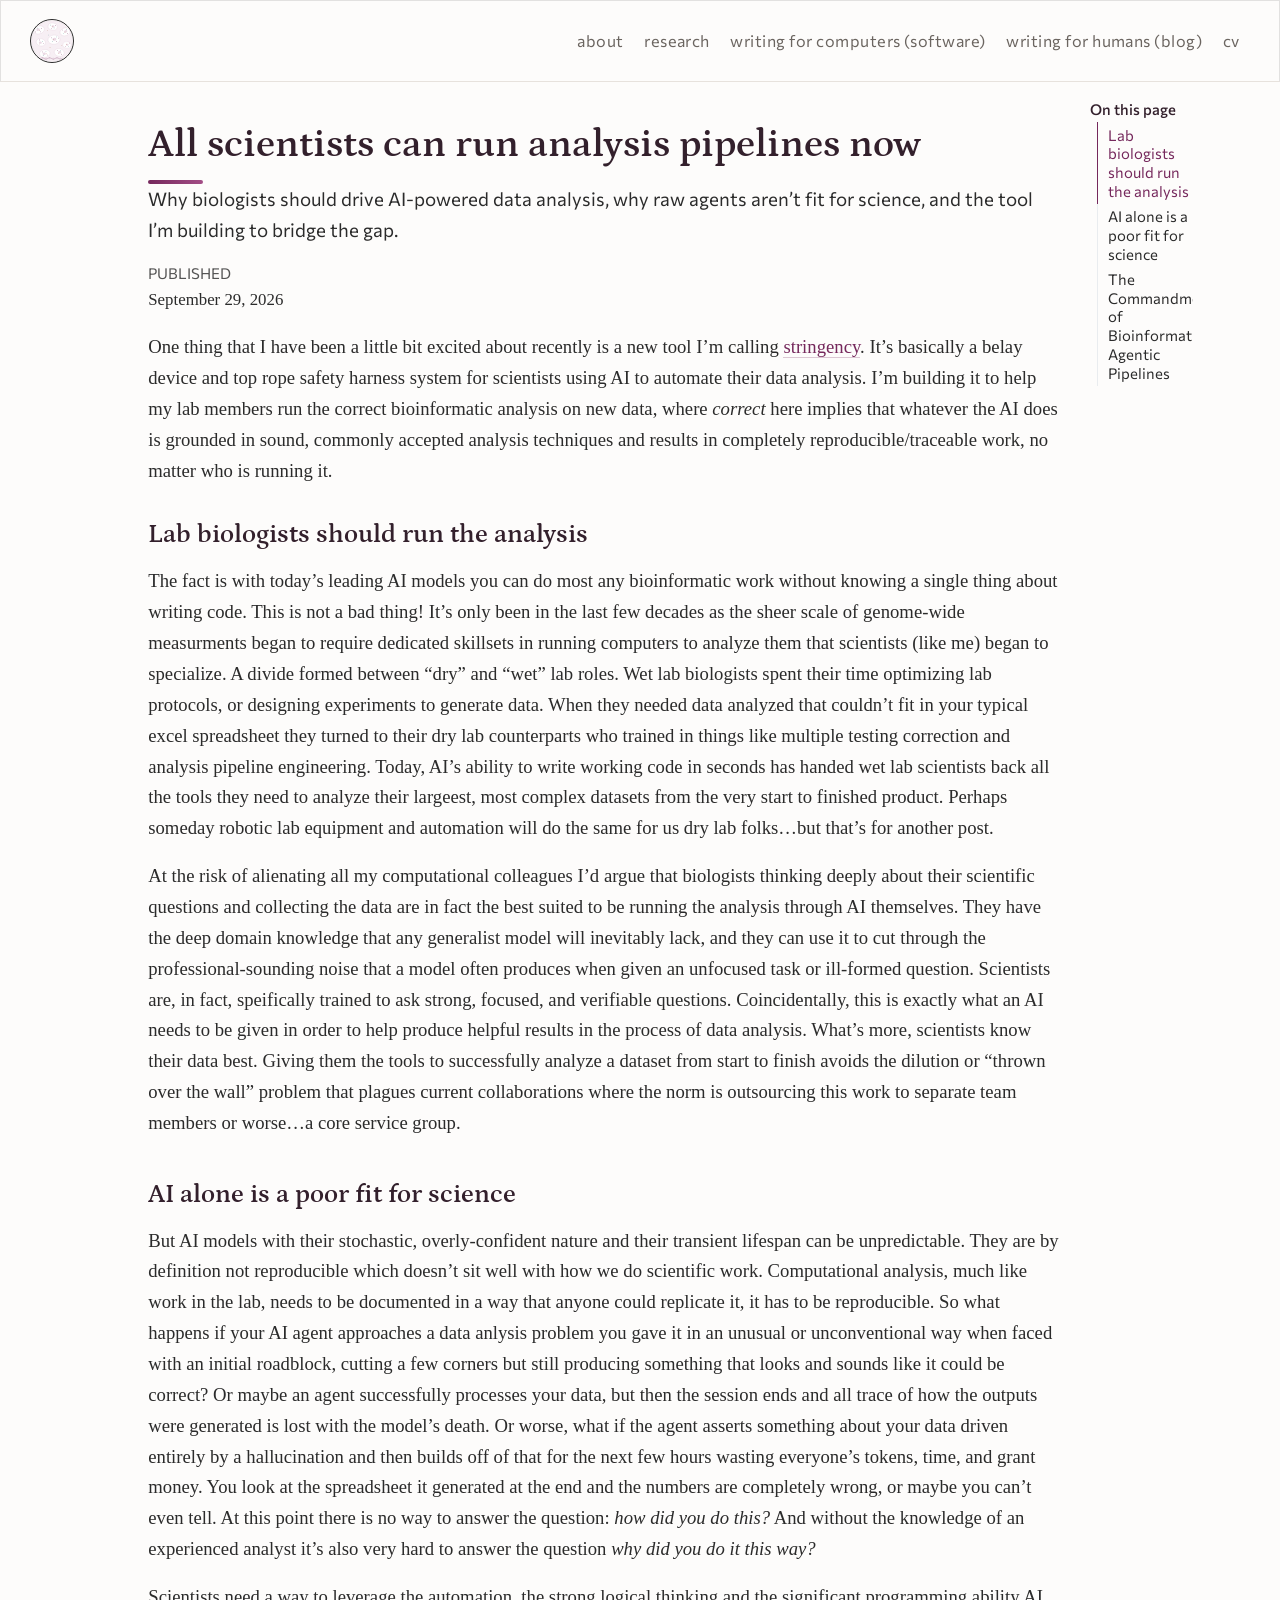
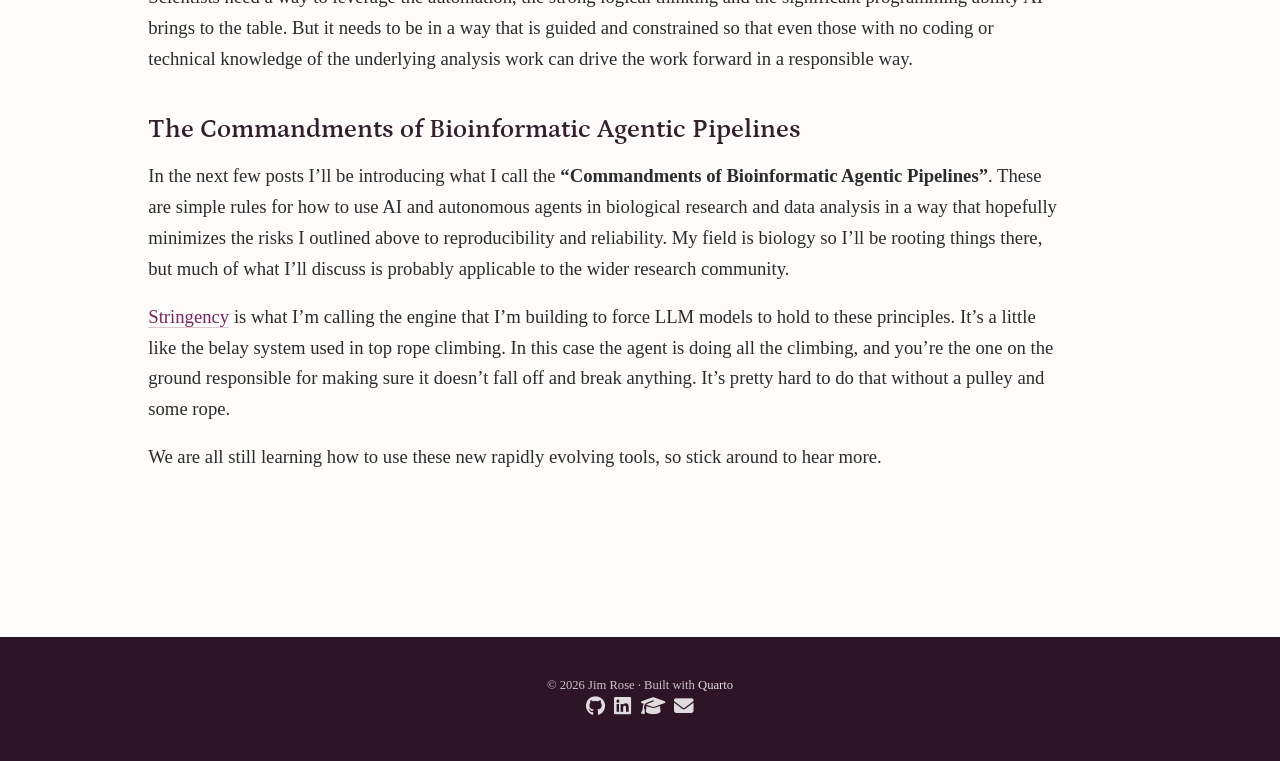
==== posts/enter-stringency/index.html @ 9389bf89 "Built site for gh-pages" ====
<!DOCTYPE html>
<html xmlns="http://www.w3.org/1999/xhtml" lang="en" xml:lang="en"><head>

<meta charset="utf-8">
<meta name="generator" content="quarto-1.10.19">

<meta name="viewport" content="width=device-width, initial-scale=1.0, user-scalable=yes">

<meta name="dcterms.date" content="2026-09-29">
<meta name="description" content="Why biologists should drive AI-powered data analysis, why raw agents aren’t fit for science, and the tool I’m building to bridge the gap.">

<title>All scientists can run analysis pipelines now – Jim Rose</title>
<style>
/* Default styles provided by pandoc.
** See https://pandoc.org/MANUAL.html#variables-for-html for config info.
*/
span.smallcaps{font-variant: small-caps;}
div.columns{display: flex; gap: 1.5em;}
div.column{flex: auto;}
@media screen {
div.columns{gap: min(4vw, 1.5em);}
div.column{overflow-x: auto;}
}
div.hanging-indent{margin-left: 1.5em; text-indent: -1.5em;}
ul.task-list{list-style: none;}
ul.task-list li input[type="checkbox"] {
  width: 0.8em;
  margin: 0 0.8em 0.2em -1em; /* quarto-specific, see https://github.com/quarto-dev/quarto-cli/issues/4556 */ 
  vertical-align: middle;
}
</style>


<script src="../../site_libs/quarto-nav/quarto-nav.js"></script>
<script src="../../site_libs/quarto-nav/headroom.min.js"></script>
<script src="../../site_libs/clipboard/clipboard.min.js"></script>
<script src="../../site_libs/quarto-search/autocomplete.umd.js"></script>
<script src="../../site_libs/quarto-search/fuse.min.js"></script>
<script src="../../site_libs/quarto-search/quarto-search.js"></script>
<meta name="quarto:offset" content="../../">
<link href="../../assets/headshot.png" rel="icon" type="image/png">
<script src="../../site_libs/quarto-html/quarto.js" type="module"></script>
<script src="../../site_libs/quarto-html/tabsets/tabsets.js" type="module"></script>
<script src="../../site_libs/quarto-html/popper.min.js"></script>
<script src="../../site_libs/quarto-html/tippy.umd.min.js"></script>
<link href="../../site_libs/quarto-html/tippy.css" rel="stylesheet">
<link href="../../site_libs/quarto-html/quarto-syntax-highlighting-36fa078eafbcbf4c1dc72e219274561d.css" rel="stylesheet" id="quarto-text-highlighting-styles">
<script src="../../site_libs/bootstrap/bootstrap.min.js"></script>
<link href="../../site_libs/bootstrap/bootstrap-icons.css" rel="stylesheet">
<link href="../../site_libs/bootstrap/bootstrap-68939d356bf1a0c5238c0619f43fbd89.min.css" rel="stylesheet" append-hash="true" id="quarto-bootstrap" data-mode="light">
<link href="../../site_libs/quarto-contrib/fontawesome6-6.7.2/all.min.css" rel="stylesheet">
<link href="../../site_libs/quarto-contrib/fontawesome6-6.7.2/latex-fontsize.css" rel="stylesheet">
<script id="quarto-search-options" type="application/json">{
  "location": "navbar",
  "copy-button": false,
  "collapse-after": 3,
  "panel-placement": "end",
  "type": "overlay",
  "limit": 50,
  "keyboard-shortcut": [
    "f",
    "/",
    "s"
  ],
  "show-item-context": false,
  "language": {
    "search-no-results-text": "No results",
    "search-matching-documents-text": "matching documents",
    "search-copy-link-title": "Copy link to search",
    "search-hide-matches-text": "Hide additional matches",
    "search-more-match-text": "more match in this document",
    "search-more-matches-text": "more matches in this document",
    "search-clear-button-title": "Clear",
    "search-text-placeholder": "",
    "search-detached-cancel-button-title": "Cancel",
    "search-submit-button-title": "Submit",
    "search-label": "Search"
  }
}</script>


</head>

<body class="nav-fixed quarto-light">

<div id="quarto-search-results"></div>
  <header id="quarto-header" class="headroom fixed-top">
    <nav class="navbar navbar-expand-lg " data-bs-theme="dark">
      <div class="navbar-container container-fluid">
      <div class="navbar-brand-container mx-auto">
    <a href="../../index.html" class="navbar-brand navbar-brand-logo">
    <img src="../../assets/hero.svg" alt="Home — stylized tissue illustration" class="navbar-logo light-content">
    <img src="../../assets/hero.svg" alt="Home — stylized tissue illustration" class="navbar-logo dark-content">
    </a>
  </div>
          <button class="navbar-toggler" type="button" data-bs-toggle="collapse" data-bs-target="#navbarCollapse" aria-controls="navbarCollapse" role="menu" aria-expanded="false" aria-label="Toggle navigation" onclick="if (window.quartoToggleHeadroom) { window.quartoToggleHeadroom(); }">
  <span class="navbar-toggler-icon"></span>
</button>
          <div class="collapse navbar-collapse" id="navbarCollapse">
            <ul class="navbar-nav navbar-nav-scroll ms-auto">
  <li class="nav-item">
    <a class="nav-link" href="../../about.html"> 
<span class="menu-text">about</span></a>
  </li>  
  <li class="nav-item">
    <a class="nav-link" href="../../research.html"> 
<span class="menu-text">research</span></a>
  </li>  
  <li class="nav-item">
    <a class="nav-link" href="../../software.html"> 
<span class="menu-text">writing for computers (software)</span></a>
  </li>  
  <li class="nav-item">
    <a class="nav-link" href="../../blog.html"> 
<span class="menu-text">writing for humans (blog)</span></a>
  </li>  
  <li class="nav-item">
    <a class="nav-link" href="../../cv.html"> 
<span class="menu-text">cv</span></a>
  </li>  
</ul>
          </div> <!-- /navcollapse -->
            <div class="quarto-navbar-tools">
</div>
      </div> <!-- /container-fluid -->
    </nav>
</header>
<!-- content -->
<div id="quarto-content" class="quarto-container page-columns page-rows-contents page-layout-article page-navbar">
<!-- sidebar -->
<!-- margin-sidebar -->
    <div id="quarto-margin-sidebar" class="sidebar margin-sidebar">
        <nav id="TOC" role="doc-toc" class="toc-active">
    <h2 id="toc-title">On this page</h2>
   
  <ul>
  <li><a href="#lab-biologists-should-run-the-analysis" id="toc-lab-biologists-should-run-the-analysis" class="nav-link active" data-scroll-target="#lab-biologists-should-run-the-analysis">Lab biologists should run the analysis</a></li>
  <li><a href="#ai-alone-is-a-poor-fit-for-science" id="toc-ai-alone-is-a-poor-fit-for-science" class="nav-link" data-scroll-target="#ai-alone-is-a-poor-fit-for-science">AI alone is a poor fit for science</a></li>
  <li><a href="#the-commandments-of-bioinformatic-agentic-pipelines" id="toc-the-commandments-of-bioinformatic-agentic-pipelines" class="nav-link" data-scroll-target="#the-commandments-of-bioinformatic-agentic-pipelines">The Commandments of Bioinformatic Agentic Pipelines</a></li>
  </ul>
</nav>
    </div>
<!-- main -->
<main class="content" id="quarto-document-content">

<header id="title-block-header" class="quarto-title-block default">
<div class="quarto-title">
<h1 class="title">All scientists can run analysis pipelines now</h1>
</div>

<div>
  <div class="description">
    Why biologists should drive AI-powered data analysis, why raw agents aren’t fit for science, and the tool I’m building to bridge the gap.
  </div>
</div>


<div class="quarto-title-meta">

    
    <div>
    <div class="quarto-title-meta-heading">Published</div>
    <div class="quarto-title-meta-contents">
      <p class="date">September 29, 2026</p>
    </div>
  </div>
  
    
  </div>
  


</header>


<p>One thing that I have been a little bit excited about recently is a new tool I’m calling <a href="https://github.com/santangelo-lab/stringency">stringency</a>. It’s basically a belay device and top rope safety harness system for scientists using AI to automate their data analysis. I’m building it to help my lab members run the correct bioinformatic analysis on new data, where <em>correct</em> here implies that whatever the AI does is grounded in sound, commonly accepted analysis techniques and results in completely reproducible/traceable work, no matter who is running it.</p>
<section id="lab-biologists-should-run-the-analysis" class="level2">
<h2 data-anchor-id="lab-biologists-should-run-the-analysis">Lab biologists should run the analysis</h2>
<p>The fact is with today’s leading AI models you can do most any bioinformatic work without knowing a single thing about writing code. This is not a bad thing! It’s only been in the last few decades as the sheer scale of genome-wide measurments began to require dedicated skillsets in running computers to analyze them that scientists (like me) began to specialize. A divide formed between “dry” and “wet” lab roles. Wet lab biologists spent their time optimizing lab protocols, or designing experiments to generate data. When they needed data analyzed that couldn’t fit in your typical excel spreadsheet they turned to their dry lab counterparts who trained in things like multiple testing correction and analysis pipeline engineering. Today, AI’s ability to write working code in seconds has handed wet lab scientists back all the tools they need to analyze their largeest, most complex datasets from the very start to finished product. Perhaps someday robotic lab equipment and automation will do the same for us dry lab folks…but that’s for another post.</p>
<p>At the risk of alienating all my computational colleagues I’d argue that biologists thinking deeply about their scientific questions and collecting the data are in fact the best suited to be running the analysis through AI themselves. They have the deep domain knowledge that any generalist model will inevitably lack, and they can use it to cut through the professional-sounding noise that a model often produces when given an unfocused task or ill-formed question. Scientists are, in fact, speifically trained to ask strong, focused, and verifiable questions. Coincidentally, this is exactly what an AI needs to be given in order to help produce helpful results in the process of data analysis. What’s more, scientists know their data best. Giving them the tools to successfully analyze a dataset from start to finish avoids the dilution or “thrown over the wall” problem that plagues current collaborations where the norm is outsourcing this work to separate team members or worse…a core service group.</p>
</section>
<section id="ai-alone-is-a-poor-fit-for-science" class="level2">
<h2 data-anchor-id="ai-alone-is-a-poor-fit-for-science">AI alone is a poor fit for science</h2>
<p>But AI models with their stochastic, overly-confident nature and their transient lifespan can be unpredictable. They are by definition not reproducible which doesn’t sit well with how we do scientific work. Computational analysis, much like work in the lab, needs to be documented in a way that anyone could replicate it, it has to be reproducible. So what happens if your AI agent approaches a data anlysis problem you gave it in an unusual or unconventional way when faced with an initial roadblock, cutting a few corners but still producing something that looks and sounds like it could be correct? Or maybe an agent successfully processes your data, but then the session ends and all trace of how the outputs were generated is lost with the model’s death. Or worse, what if the agent asserts something about your data driven entirely by a hallucination and then builds off of that for the next few hours wasting everyone’s tokens, time, and grant money. You look at the spreadsheet it generated at the end and the numbers are completely wrong, or maybe you can’t even tell. At this point there is no way to answer the question: <em>how did you do this?</em> And without the knowledge of an experienced analyst it’s also very hard to answer the question <em>why did you do it this way?</em></p>
<p>Scientists need a way to leverage the automation, the strong logical thinking and the significant programming ability AI brings to the table. But it needs to be in a way that is guided and constrained so that even those with no coding or technical knowledge of the underlying analysis work can drive the work forward in a responsible way.</p>
</section>
<section id="the-commandments-of-bioinformatic-agentic-pipelines" class="level2">
<h2 data-anchor-id="the-commandments-of-bioinformatic-agentic-pipelines">The Commandments of Bioinformatic Agentic Pipelines</h2>
<p>In the next few posts I’ll be introducing what I call the <strong>“Commandments of Bioinformatic Agentic Pipelines”</strong>. These are simple rules for how to use AI and autonomous agents in biological research and data analysis in a way that hopefully minimizes the risks I outlined above to reproducibility and reliability. My field is biology so I’ll be rooting things there, but much of what I’ll discuss is probably applicable to the wider research community.</p>
<p><a href="https://github.com/santangelo-lab/stringency">Stringency</a> is what I’m calling the engine that I’m building to force LLM models to hold to these principles. It’s a little like the belay system used in top rope climbing. In this case the agent is doing all the climbing, and you’re the one on the ground responsible for making sure it doesn’t fall off and break anything. It’s pretty hard to do that without a pulley and some rope.</p>
<p>We are all still learning how to use these new rapidly evolving tools, so stick around to hear more.</p>


</section>

</main> <!-- /main -->
<script id="quarto-html-after-body" type="application/javascript">
  window.document.addEventListener("DOMContentLoaded", function (event) {
    const isCodeAnnotation = (el) => {
      for (const clz of el.classList) {
        if (clz.startsWith('code-annotation-')) {                     
          return true;
        }
      }
      return false;
    }
    const onCopySuccess = function(e) {
      // button target
      const button = e.trigger;
      // don't keep focus
      button.blur();
      // flash "checked"
      button.classList.add('code-copy-button-checked');
      var currentTitle = button.getAttribute("title");
      button.setAttribute("title", "Copied!");
      let tooltip;
      if (window.bootstrap) {
        button.setAttribute("data-bs-toggle", "tooltip");
        button.setAttribute("data-bs-placement", "left");
        button.setAttribute("data-bs-title", "Copied!");
        tooltip = new bootstrap.Tooltip(button, 
          { trigger: "manual", 
            customClass: "code-copy-button-tooltip",
            offset: [0, -8]});
        tooltip.show();    
      }
      setTimeout(function() {
        if (tooltip) {
          tooltip.hide();
          button.removeAttribute("data-bs-title");
          button.removeAttribute("data-bs-toggle");
          button.removeAttribute("data-bs-placement");
        }
        button.setAttribute("title", currentTitle);
        button.classList.remove('code-copy-button-checked');
      }, 1000);
      // clear code selection
      e.clearSelection();
    }
    const getTextToCopy = function(trigger) {
      const outerScaffold = trigger.parentElement.cloneNode(true);
      const codeEl = outerScaffold.querySelector('code');
      for (const childEl of codeEl.children) {
        if (isCodeAnnotation(childEl)) {
          childEl.remove();
        }
      }
      return codeEl.innerText;
    }
    const clipboard = new window.ClipboardJS('.code-copy-button:not([data-in-quarto-modal])', {
      text: getTextToCopy
    });
    clipboard.on('success', onCopySuccess);
    if (window.document.getElementById('quarto-embedded-source-code-modal')) {
      const clipboardModal = new window.ClipboardJS('.code-copy-button[data-in-quarto-modal]', {
        text: getTextToCopy,
        container: window.document.getElementById('quarto-embedded-source-code-modal')
      });
      clipboardModal.on('success', onCopySuccess);
    }
      var localhostRegex = new RegExp(/^(?:http|https):\/\/localhost\:?[0-9]*\//);
      var mailtoRegex = new RegExp(/^mailto:/);
        var filterRegex = new RegExp("https:\/\/jrose835\.github\.io\/website");
      var isInternal = (href) => {
          return filterRegex.test(href) || localhostRegex.test(href) || mailtoRegex.test(href);
      }
      // Inspect non-navigation links and adorn them if external
     var links = window.document.querySelectorAll('a[href]:not(.nav-link):not(.navbar-brand):not(.toc-action):not(.sidebar-link):not(.sidebar-item-toggle):not(.pagination-link):not(.no-external):not([aria-hidden]):not(.dropdown-item):not(.quarto-navigation-tool):not(.about-link)');
      for (var i=0; i<links.length; i++) {
        const link = links[i];
        if (!isInternal(link.href)) {
          // undo the damage that might have been done by quarto-nav.js in the case of
          // links that we want to consider external
          if (link.dataset.originalHref !== undefined) {
            link.href = link.dataset.originalHref;
          }
            // target, if specified
            link.setAttribute("target", "_blank");
            if (link.getAttribute("rel") === null) {
              link.setAttribute("rel", "noopener");
            }
        }
      }
    function tippyHover(el, contentFn, onTriggerFn, onUntriggerFn) {
      const config = {
        allowHTML: true,
        maxWidth: 500,
        delay: 100,
        arrow: false,
        appendTo: function(el) {
            return el.parentElement;
        },
        interactive: true,
        interactiveBorder: 10,
        theme: 'quarto',
        placement: 'bottom-start',
      };
      if (contentFn) {
        config.content = contentFn;
      }
      if (onTriggerFn) {
        config.onTrigger = onTriggerFn;
      }
      if (onUntriggerFn) {
        config.onUntrigger = onUntriggerFn;
      }
      window.tippy(el, config); 
    }
    const noterefs = window.document.querySelectorAll('a[role="doc-noteref"]');
    for (var i=0; i<noterefs.length; i++) {
      const ref = noterefs[i];
      tippyHover(ref, function() {
        // use id or data attribute instead here
        let href = ref.getAttribute('data-footnote-href') || ref.getAttribute('href');
        try { href = new URL(href).hash; } catch {}
        const id = href.replace(/^#\/?/, "");
        const note = window.document.getElementById(id);
        if (note) {
          return note.innerHTML;
        } else {
          return "";
        }
      });
    }
    const xrefs = window.document.querySelectorAll('a.quarto-xref');
    const processXRef = (id, note) => {
      // Strip column container classes
      const stripColumnClz = (el) => {
        el.classList.remove("page-full", "page-columns");
        if (el.children) {
          for (const child of el.children) {
            stripColumnClz(child);
          }
        }
      }
      stripColumnClz(note)
      if (id === null || id.startsWith('sec-')) {
        // Special case sections, only their first couple elements
        const container = document.createElement("div");
        if (note.children && note.children.length > 2) {
          container.appendChild(note.children[0].cloneNode(true));
          for (let i = 1; i < note.children.length; i++) {
            const child = note.children[i];
            if (child.tagName === "P" && child.innerText === "") {
              continue;
            } else {
              container.appendChild(child.cloneNode(true));
              break;
            }
          }
          if (window.Quarto?.typesetMath) {
            window.Quarto.typesetMath(container);
          }
          return container.innerHTML
        } else {
          if (window.Quarto?.typesetMath) {
            window.Quarto.typesetMath(note);
          }
          return note.innerHTML;
        }
      } else {
        // Remove any anchor links if they are present
        const anchorLink = note.querySelector('a.anchorjs-link');
        if (anchorLink) {
          anchorLink.remove();
        }
        if (window.Quarto?.typesetMath) {
          window.Quarto.typesetMath(note);
        }
        if (note.classList.contains("callout")) {
          return note.outerHTML;
        } else {
          return note.innerHTML;
        }
      }
    }
    for (var i=0; i<xrefs.length; i++) {
      const xref = xrefs[i];
      tippyHover(xref, undefined, function(instance) {
        instance.disable();
        let url = xref.getAttribute('href');
        let hash = undefined; 
        if (url.startsWith('#')) {
          hash = url;
        } else {
          try { hash = new URL(url).hash; } catch {}
        }
        if (hash) {
          const id = hash.replace(/^#\/?/, "");
          const note = window.document.getElementById(id);
          if (note !== null) {
            try {
              const html = processXRef(id, note.cloneNode(true));
              instance.setContent(html);
            } finally {
              instance.enable();
              instance.show();
            }
          } else {
            // See if we can fetch this
            fetch(url.split('#')[0])
            .then(res => res.text())
            .then(html => {
              const parser = new DOMParser();
              const htmlDoc = parser.parseFromString(html, "text/html");
              const note = htmlDoc.getElementById(id);
              if (note !== null) {
                const html = processXRef(id, note);
                instance.setContent(html);
              } 
            }).finally(() => {
              instance.enable();
              instance.show();
            });
          }
        } else {
          // See if we can fetch a full url (with no hash to target)
          // This is a special case and we should probably do some content thinning / targeting
          fetch(url)
          .then(res => res.text())
          .then(html => {
            const parser = new DOMParser();
            const htmlDoc = parser.parseFromString(html, "text/html");
            const note = htmlDoc.querySelector('main.content');
            if (note !== null) {
              // This should only happen for chapter cross references
              // (since there is no id in the URL)
              // remove the first header
              if (note.children.length > 0 && note.children[0].tagName === "HEADER") {
                note.children[0].remove();
              }
              const html = processXRef(null, note);
              instance.setContent(html);
            } 
          }).finally(() => {
            instance.enable();
            instance.show();
          });
        }
      }, function(instance) {
      });
    }
        let selectedAnnoteEl;
        const selectorForAnnotation = ( cell, annotation) => {
          let cellAttr = 'data-code-cell="' + cell + '"';
          let lineAttr = 'data-code-annotation="' +  annotation + '"';
          const selector = 'span[' + cellAttr + '][' + lineAttr + ']';
          return selector;
        }
        const selectCodeLines = (annoteEl) => {
          const doc = window.document;
          const targetCell = annoteEl.getAttribute("data-target-cell");
          const targetAnnotation = annoteEl.getAttribute("data-target-annotation");
          const annoteSpan = window.document.querySelector(selectorForAnnotation(targetCell, targetAnnotation));
          const lines = annoteSpan.getAttribute("data-code-lines").split(",");
          const lineIds = lines.map((line) => {
            return targetCell + "-" + line;
          })
          let top = null;
          let height = null;
          let parent = null;
          if (lineIds.length > 0) {
              //compute the position of the single el (top and bottom and make a div)
              const el = window.document.getElementById(lineIds[0]);
              top = el.offsetTop;
              height = el.offsetHeight;
              parent = el.parentElement.parentElement;
            if (lineIds.length > 1) {
              const lastEl = window.document.getElementById(lineIds[lineIds.length - 1]);
              const bottom = lastEl.offsetTop + lastEl.offsetHeight;
              height = bottom - top;
            }
            if (top !== null && height !== null && parent !== null) {
              // cook up a div (if necessary) and position it 
              let div = window.document.getElementById("code-annotation-line-highlight");
              if (div === null) {
                div = window.document.createElement("div");
                div.setAttribute("id", "code-annotation-line-highlight");
                div.style.position = 'absolute';
                parent.appendChild(div);
              }
              div.style.top = top - 2 + "px";
              div.style.height = height + 4 + "px";
              div.style.left = 0;
              let gutterDiv = window.document.getElementById("code-annotation-line-highlight-gutter");
              if (gutterDiv === null) {
                gutterDiv = window.document.createElement("div");
                gutterDiv.setAttribute("id", "code-annotation-line-highlight-gutter");
                gutterDiv.style.position = 'absolute';
                const codeCell = window.document.getElementById(targetCell);
                const gutter = codeCell.querySelector('.code-annotation-gutter');
                gutter.appendChild(gutterDiv);
              }
              gutterDiv.style.top = top - 2 + "px";
              gutterDiv.style.height = height + 4 + "px";
            }
            selectedAnnoteEl = annoteEl;
          }
        };
        const unselectCodeLines = () => {
          const elementsIds = ["code-annotation-line-highlight", "code-annotation-line-highlight-gutter"];
          elementsIds.forEach((elId) => {
            const div = window.document.getElementById(elId);
            if (div) {
              div.remove();
            }
          });
          selectedAnnoteEl = undefined;
        };
          // Handle positioning of the toggle
      window.addEventListener(
        "resize",
        throttle(() => {
          elRect = undefined;
          if (selectedAnnoteEl) {
            selectCodeLines(selectedAnnoteEl);
          }
        }, 10)
      );
      function throttle(fn, ms) {
      let throttle = false;
      let timer;
        return (...args) => {
          if(!throttle) { // first call gets through
              fn.apply(this, args);
              throttle = true;
          } else { // all the others get throttled
              if(timer) clearTimeout(timer); // cancel #2
              timer = setTimeout(() => {
                fn.apply(this, args);
                timer = throttle = false;
              }, ms);
          }
        };
      }
        // Attach click handler to the DT
        const annoteDls = window.document.querySelectorAll('dt[data-target-cell]');
        for (const annoteDlNode of annoteDls) {
          annoteDlNode.addEventListener('click', (event) => {
            const clickedEl = event.target;
            if (clickedEl !== selectedAnnoteEl) {
              unselectCodeLines();
              const activeEl = window.document.querySelector('dt[data-target-cell].code-annotation-active');
              if (activeEl) {
                activeEl.classList.remove('code-annotation-active');
              }
              selectCodeLines(clickedEl);
              clickedEl.classList.add('code-annotation-active');
            } else {
              // Unselect the line
              unselectCodeLines();
              clickedEl.classList.remove('code-annotation-active');
            }
          });
        }
    const findCites = (el) => {
      const parentEl = el.parentElement;
      if (parentEl) {
        const cites = parentEl.dataset.cites;
        if (cites) {
          return {
            el,
            cites: cites.split(' ')
          };
        } else {
          return findCites(el.parentElement)
        }
      } else {
        return undefined;
      }
    };
    var bibliorefs = window.document.querySelectorAll('a[role="doc-biblioref"]');
    for (var i=0; i<bibliorefs.length; i++) {
      const ref = bibliorefs[i];
      const citeInfo = findCites(ref);
      if (citeInfo) {
        tippyHover(citeInfo.el, function() {
          var popup = window.document.createElement('div');
          citeInfo.cites.forEach(function(cite) {
            var citeDiv = window.document.createElement('div');
            citeDiv.classList.add('hanging-indent');
            citeDiv.classList.add('csl-entry');
            var biblioDiv = window.document.getElementById('ref-' + cite);
            if (biblioDiv) {
              citeDiv.innerHTML = biblioDiv.innerHTML;
            }
            popup.appendChild(citeDiv);
          });
          return popup.innerHTML;
        });
      }
    }
  });
  </script>
</div> <!-- /content -->
<footer class="footer">
  <div class="nav-footer">
    <div class="nav-footer-left">
      &nbsp;
    </div>   
    <div class="nav-footer-center">
<p>© 2026 Jim Rose · Built with <a href="https://quarto.org">Quarto</a> <br> <a href="https://github.com/jrose835"><i class="fa-brands fa-github" aria-label="github"></i></a> &nbsp; <a href="https://www.linkedin.com/in/james-r-rose-85b70023/"><i class="fa-brands fa-linkedin" aria-label="linkedin"></i></a> &nbsp; <a href="https://scholar.google.com/citations?user=G2WDGLUAAAAJ&amp;hl=en"><i class="fa-solid fa-graduation-cap" aria-label="graduation-cap"></i></a> &nbsp; <a href="mailto:jrose835@gmail.com"><i class="fa-solid fa-envelope" aria-label="envelope"></i></a></p>
</div>
    <div class="nav-footer-right">
      &nbsp;
    </div>
  </div>
</footer>




</body></html>
---- site_libs/quarto-html/tippy.css ----
.tippy-box[data-animation=fade][data-state=hidden]{opacity:0}[data-tippy-root]{max-width:calc(100vw - 10px)}.tippy-box{position:relative;background-color:#333;color:#fff;border-radius:4px;font-size:14px;line-height:1.4;white-space:normal;outline:0;transition-property:transform,visibility,opacity}.tippy-box[data-placement^=top]>.tippy-arrow{bottom:0}.tippy-box[data-placement^=top]>.tippy-arrow:before{bottom:-7px;left:0;border-width:8px 8px 0;border-top-color:initial;transform-origin:center top}.tippy-box[data-placement^=bottom]>.tippy-arrow{top:0}.tippy-box[data-placement^=bottom]>.tippy-arrow:before{top:-7px;left:0;border-width:0 8px 8px;border-bottom-color:initial;transform-origin:center bottom}.tippy-box[data-placement^=left]>.tippy-arrow{right:0}.tippy-box[data-placement^=left]>.tippy-arrow:before{border-width:8px 0 8px 8px;border-left-color:initial;right:-7px;transform-origin:center left}.tippy-box[data-placement^=right]>.tippy-arrow{left:0}.tippy-box[data-placement^=right]>.tippy-arrow:before{left:-7px;border-width:8px 8px 8px 0;border-right-color:initial;transform-origin:center right}.tippy-box[data-inertia][data-state=visible]{transition-timing-function:cubic-bezier(.54,1.5,.38,1.11)}.tippy-arrow{width:16px;height:16px;color:#333}.tippy-arrow:before{content:"";position:absolute;border-color:transparent;border-style:solid}.tippy-content{position:relative;padding:5px 9px;z-index:1}
---- site_libs/quarto-html/quarto-syntax-highlighting-36fa078eafbcbf4c1dc72e219274561d.css ----
/* quarto syntax highlight colors */
:root {
  --quarto-hl-ot-color: #003B4F;
  --quarto-hl-at-color: #657422;
  --quarto-hl-ss-color: #20794D;
  --quarto-hl-an-color: #5E5E5E;
  --quarto-hl-fu-color: #4758AB;
  --quarto-hl-st-color: #20794D;
  --quarto-hl-cf-color: #003B4F;
  --quarto-hl-op-color: #5E5E5E;
  --quarto-hl-er-color: #AD0000;
  --quarto-hl-bn-color: #AD0000;
  --quarto-hl-al-color: #AD0000;
  --quarto-hl-va-color: #111111;
  --quarto-hl-bu-color: inherit;
  --quarto-hl-ex-color: inherit;
  --quarto-hl-pp-color: #AD0000;
  --quarto-hl-in-color: #5E5E5E;
  --quarto-hl-vs-color: #20794D;
  --quarto-hl-wa-color: #5E5E5E;
  --quarto-hl-do-color: #5E5E5E;
  --quarto-hl-im-color: #00769E;
  --quarto-hl-ch-color: #20794D;
  --quarto-hl-dt-color: #AD0000;
  --quarto-hl-fl-color: #AD0000;
  --quarto-hl-co-color: #5E5E5E;
  --quarto-hl-cv-color: #5E5E5E;
  --quarto-hl-cn-color: #8f5902;
  --quarto-hl-sc-color: #5E5E5E;
  --quarto-hl-dv-color: #AD0000;
  --quarto-hl-kw-color: #003B4F;
}

/* other quarto variables */
:root {
  --quarto-font-monospace: "Fira Mono", SFMono-Regular, Menlo, monospace;
}

/* syntax highlight based on Pandoc's rules */
pre > code.sourceCode > span {
  color: #003B4F;
}

code.sourceCode > span {
  color: #003B4F;
}

div.sourceCode,
div.sourceCode pre.sourceCode {
  color: #003B4F;
}

/* Normal */
code span {
  color: #003B4F;
}

/* Alert */
code span.al {
  color: #AD0000;
  font-style: inherit;
}

/* Annotation */
code span.an {
  color: #5E5E5E;
  font-style: inherit;
}

/* Attribute */
code span.at {
  color: #657422;
  font-style: inherit;
}

/* BaseN */
code span.bn {
  color: #AD0000;
  font-style: inherit;
}

/* BuiltIn */
code span.bu {
  font-style: inherit;
}

/* ControlFlow */
code span.cf {
  color: #003B4F;
  font-weight: bold;
  font-style: inherit;
}

/* Char */
code span.ch {
  color: #20794D;
  font-style: inherit;
}

/* Constant */
code span.cn {
  color: #8f5902;
  font-style: inherit;
}

/* Comment */
code span.co {
  color: #5E5E5E;
  font-style: inherit;
}

/* CommentVar */
code span.cv {
  color: #5E5E5E;
  font-style: italic;
}

/* Documentation */
code span.do {
  color: #5E5E5E;
  font-style: italic;
}

/* DataType */
code span.dt {
  color: #AD0000;
  font-style: inherit;
}

/* DecVal */
code span.dv {
  color: #AD0000;
  font-style: inherit;
}

/* Error */
code span.er {
  color: #AD0000;
  font-style: inherit;
}

/* Extension */
code span.ex {
  font-style: inherit;
}

/* Float */
code span.fl {
  color: #AD0000;
  font-style: inherit;
}

/* Function */
code span.fu {
  color: #4758AB;
  font-style: inherit;
}

/* Import */
code span.im {
  color: #00769E;
  font-style: inherit;
}

/* Information */
code span.in {
  color: #5E5E5E;
  font-style: inherit;
}

/* Keyword */
code span.kw {
  color: #003B4F;
  font-weight: bold;
  font-style: inherit;
}

/* Operator */
code span.op {
  color: #5E5E5E;
  font-style: inherit;
}

/* Other */
code span.ot {
  color: #003B4F;
  font-style: inherit;
}

/* Preprocessor */
code span.pp {
  color: #AD0000;
  font-style: inherit;
}

/* SpecialChar */
code span.sc {
  color: #5E5E5E;
  font-style: inherit;
}

/* SpecialString */
code span.ss {
  color: #20794D;
  font-style: inherit;
}

/* String */
code span.st {
  color: #20794D;
  font-style: inherit;
}

/* Variable */
code span.va {
  color: #111111;
  font-style: inherit;
}

/* VerbatimString */
code span.vs {
  color: #20794D;
  font-style: inherit;
}

/* Warning */
code span.wa {
  color: #5E5E5E;
  font-style: italic;
}

.prevent-inlining {
  content: "</";
}

/*# sourceMappingURL=495e6499c763fef6bef5550f8fd43edc.css.map */
---- site_libs/quarto-contrib/fontawesome6-6.7.2/latex-fontsize.css ----
.fa-tiny {
  font-size: 0.5em;
}
.fa-scriptsize {
  font-size: 0.7em;
}
.fa-footnotesize {
  font-size: 0.8em;
}
.fa-small {
  font-size: 0.9em;
}
.fa-normalsize {
  font-size: 1em;
}
.fa-large {
  font-size: 1.2em;
}
.fa-Large {
  font-size: 1.5em;
}
.fa-LARGE {
  font-size: 1.75em;
}
.fa-huge {
  font-size: 2em;
}
.fa-Huge {
  font-size: 2.5em;
}
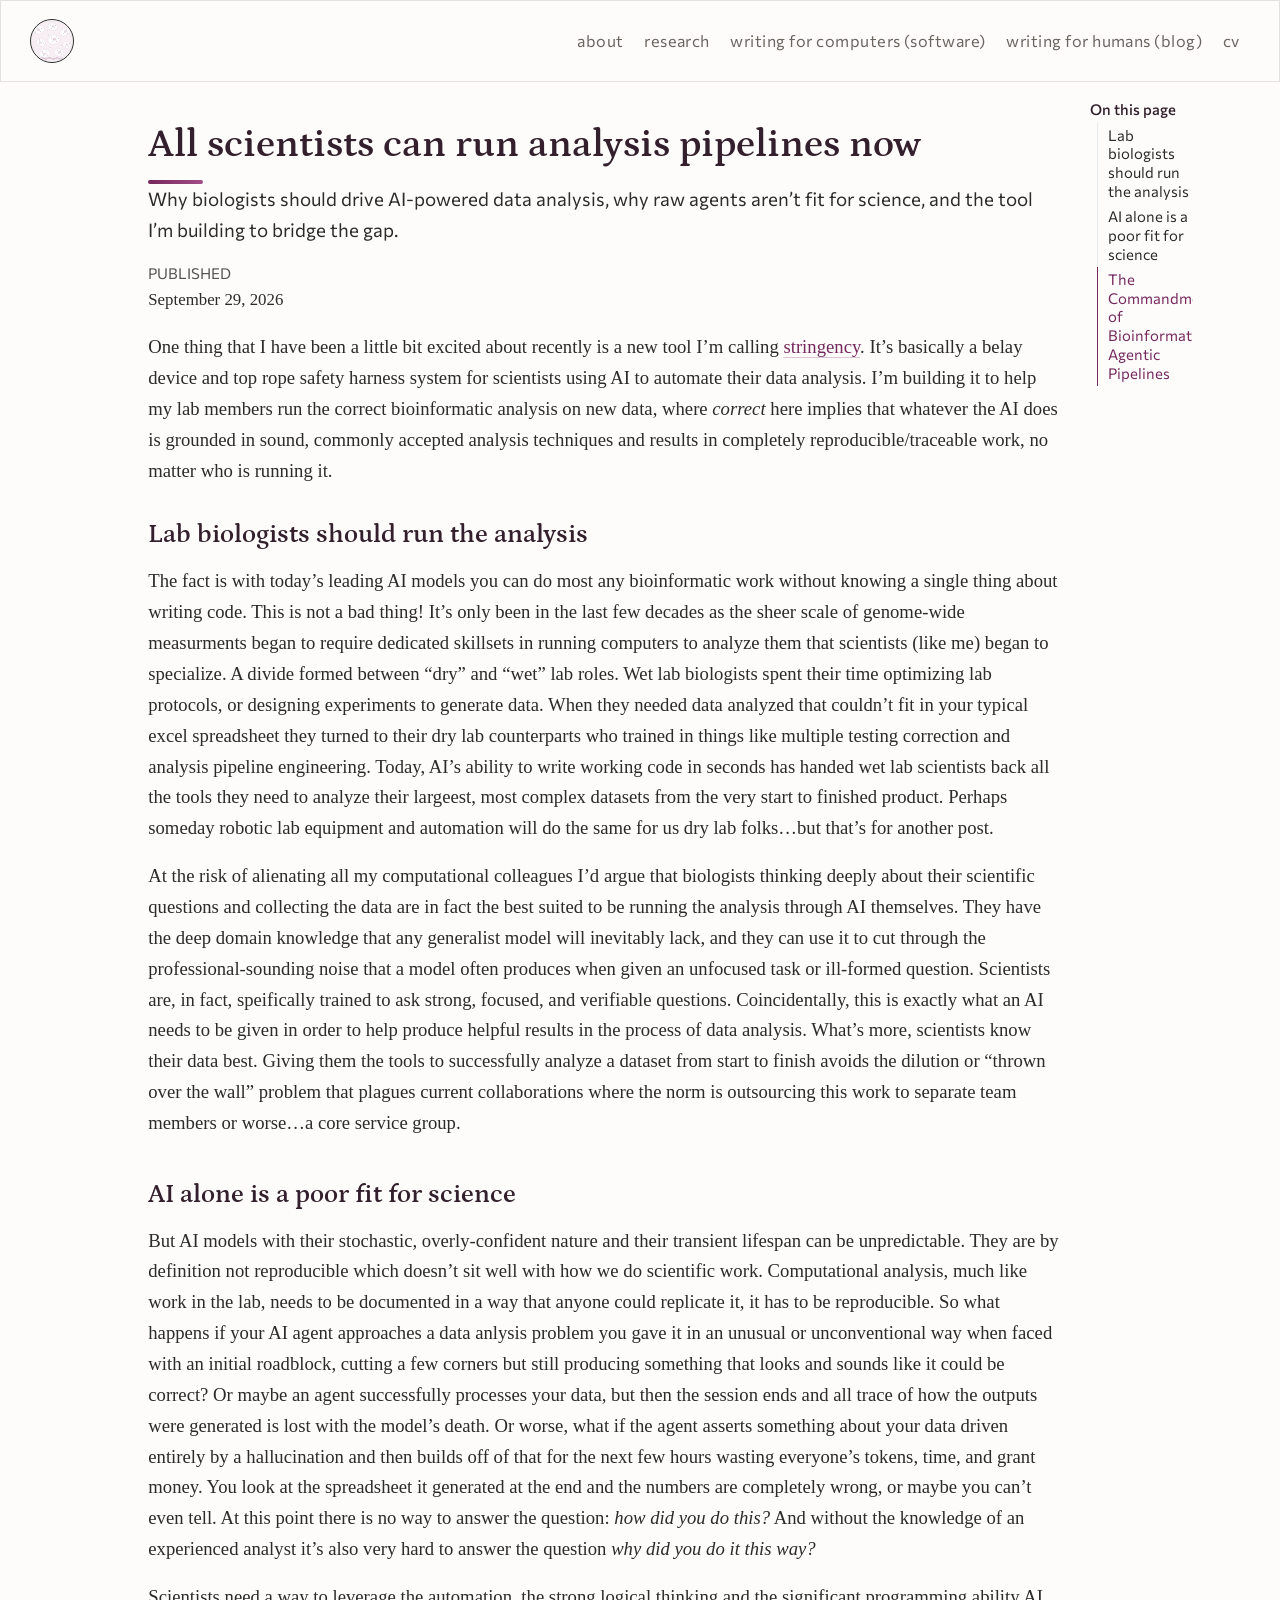
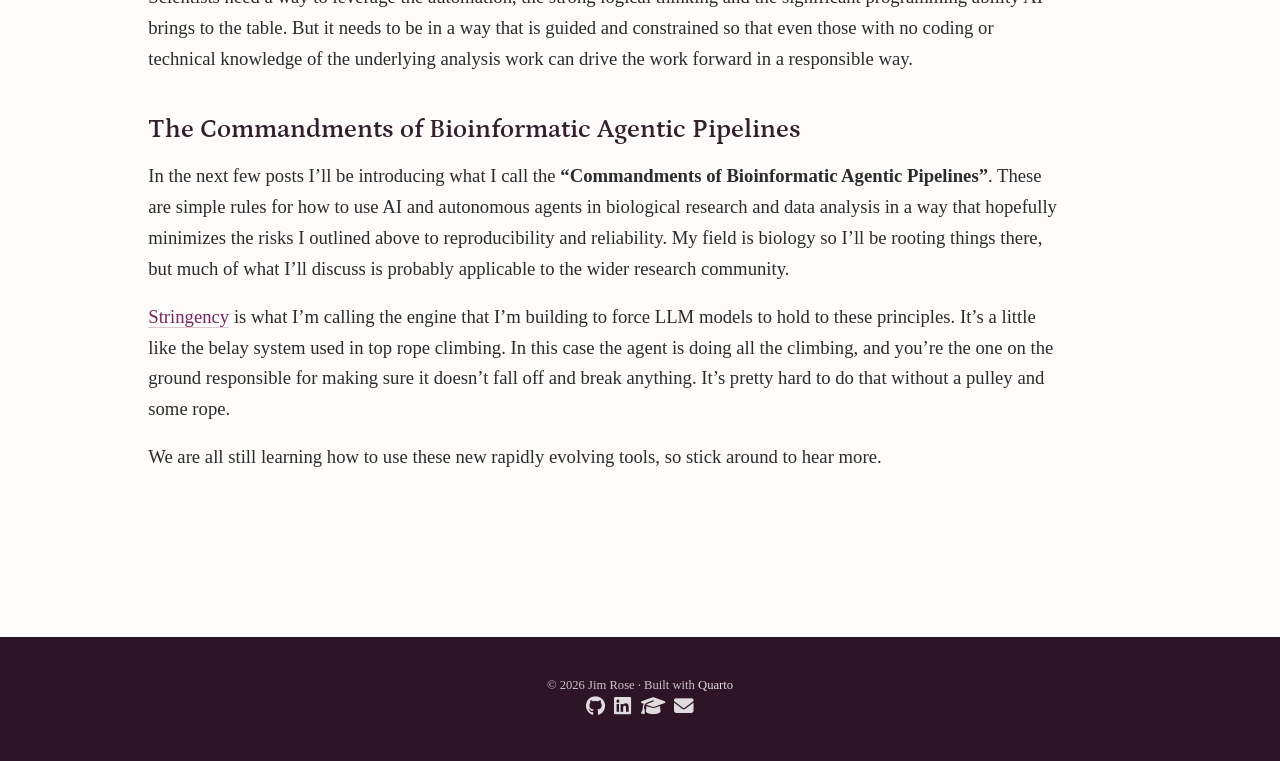
==== commit f47046bd: "Built site for gh-pages" ====
--- a/posts/enter-stringency/index.html
+++ b/posts/enter-stringency/index.html
@@ -2,7 +2,7 @@
 <html xmlns="http://www.w3.org/1999/xhtml" lang="en" xml:lang="en"><head>
 
 <meta charset="utf-8">
-<meta name="generator" content="quarto-1.10.19">
+<meta name="generator" content="quarto-1.11.9">
 
 <meta name="viewport" content="width=device-width, initial-scale=1.0, user-scalable=yes">
 
@@ -41,13 +41,14 @@
 <link href="../../assets/headshot.png" rel="icon" type="image/png">
 <script src="../../site_libs/quarto-html/quarto.js" type="module"></script>
 <script src="../../site_libs/quarto-html/tabsets/tabsets.js" type="module"></script>
+<script src="../../site_libs/quarto-html/scrollable-regions/scrollable-regions.js" type="module"></script>
 <script src="../../site_libs/quarto-html/popper.min.js"></script>
 <script src="../../site_libs/quarto-html/tippy.umd.min.js"></script>
 <link href="../../site_libs/quarto-html/tippy.css" rel="stylesheet">
-<link href="../../site_libs/quarto-html/quarto-syntax-highlighting-36fa078eafbcbf4c1dc72e219274561d.css" rel="stylesheet" id="quarto-text-highlighting-styles">
+<link href="../../site_libs/quarto-html/quarto-syntax-highlighting-556b374da156cc6703968f8f71b5660c.css" rel="stylesheet" id="quarto-text-highlighting-styles">
 <script src="../../site_libs/bootstrap/bootstrap.min.js"></script>
 <link href="../../site_libs/bootstrap/bootstrap-icons.css" rel="stylesheet">
-<link href="../../site_libs/bootstrap/bootstrap-68939d356bf1a0c5238c0619f43fbd89.min.css" rel="stylesheet" append-hash="true" id="quarto-bootstrap" data-mode="light">
+<link href="../../site_libs/bootstrap/bootstrap-c761110cfff67bc8594c60d81f4d1e9e.min.css" rel="stylesheet" append-hash="true" id="quarto-bootstrap" data-mode="light">
 <link href="../../site_libs/quarto-contrib/fontawesome6-6.7.2/all.min.css" rel="stylesheet">
 <link href="../../site_libs/quarto-contrib/fontawesome6-6.7.2/latex-fontsize.css" rel="stylesheet">
 <script id="quarto-search-options" type="application/json">{
@@ -81,11 +82,11 @@
 
 </head>
 
-<body class="nav-fixed quarto-light">
+<body class="nav-fixed quarto-light"><a id="quarto-skip-link" class="visually-hidden-focusable" href="#quarto-document-content">Skip to main content</a>
 
 <div id="quarto-search-results"></div>
   <header id="quarto-header" class="headroom fixed-top">
-    <nav class="navbar navbar-expand-lg " data-bs-theme="dark">
+    <nav class="navbar navbar-expand-lg " data-bs-theme="dark" aria-label="Site">
       <div class="navbar-container container-fluid">
       <div class="navbar-brand-container mx-auto">
     <a href="../../index.html" class="navbar-brand navbar-brand-logo">
@@ -93,7 +94,7 @@
     <img src="../../assets/hero.svg" alt="Home — stylized tissue illustration" class="navbar-logo dark-content">
     </a>
   </div>
-          <button class="navbar-toggler" type="button" data-bs-toggle="collapse" data-bs-target="#navbarCollapse" aria-controls="navbarCollapse" role="menu" aria-expanded="false" aria-label="Toggle navigation" onclick="if (window.quartoToggleHeadroom) { window.quartoToggleHeadroom(); }">
+          <button class="navbar-toggler" type="button" data-bs-toggle="collapse" data-bs-target="#navbarCollapse" aria-controls="navbarCollapse" aria-expanded="false" aria-label="Toggle navigation" onclick="if (window.quartoToggleHeadroom) { window.quartoToggleHeadroom(); }">
   <span class="navbar-toggler-icon"></span>
 </button>
           <div class="collapse navbar-collapse" id="navbarCollapse">
@@ -130,7 +131,7 @@
 <!-- sidebar -->
 <!-- margin-sidebar -->
     <div id="quarto-margin-sidebar" class="sidebar margin-sidebar">
-        <nav id="TOC" role="doc-toc" class="toc-active">
+        <nav id="TOC" role="doc-toc" aria-labelledby="toc-title" class="toc-active">
     <h2 id="toc-title">On this page</h2>
    
   <ul>
@@ -141,7 +142,7 @@
 </nav>
     </div>
 <!-- main -->
-<main class="content" id="quarto-document-content">
+<main class="content" id="quarto-document-content" tabindex="-1">
 
 <header id="title-block-header" class="quarto-title-block default">
 <div class="quarto-title">
@@ -260,12 +261,31 @@
     }
       var localhostRegex = new RegExp(/^(?:http|https):\/\/localhost\:?[0-9]*\//);
       var mailtoRegex = new RegExp(/^mailto:/);
-        var filterRegex = new RegExp("https:\/\/jrose835\.github\.io\/website");
+        var filterRegex = new RegExp("https:\/\/jamesrrose\.com");
+      const newWindowLabel = "(opens in a new tab)";
+      const newWindowNoteId = "quarto-ext-newwindow-label";
+      // Links reference one hidden label through aria-describedby, so the
+      // announcement never changes their accessible name.
+      var describeNewWindow = (link) => {
+        if (!window.document.getElementById(newWindowNoteId)) {
+          var newWindowNote = window.document.createElement("span");
+          newWindowNote.id = newWindowNoteId;
+          newWindowNote.hidden = true;
+          newWindowNote.textContent = newWindowLabel;
+          window.document.body.appendChild(newWindowNote);
+        }
+        var describedBy = (link.getAttribute("aria-describedby") || "").split(/\s+/).filter(Boolean);
+        if (!describedBy.includes(newWindowNoteId)) {
+          describedBy.push(newWindowNoteId);
+          link.setAttribute("aria-describedby", describedBy.join(" "));
+        }
+      }
       var isInternal = (href) => {
           return filterRegex.test(href) || localhostRegex.test(href) || mailtoRegex.test(href);
       }
       // Inspect non-navigation links and adorn them if external
-     var links = window.document.querySelectorAll('a[href]:not(.nav-link):not(.navbar-brand):not(.toc-action):not(.sidebar-link):not(.sidebar-item-toggle):not(.pagination-link):not(.no-external):not([aria-hidden]):not(.dropdown-item):not(.quarto-navigation-tool):not(.about-link)');
+      window.quartoDecorateExternalLinks = function (root) {
+     var links = (root || window.document).querySelectorAll('a[href]:not(.nav-link):not(.navbar-brand):not(.toc-action):not(.sidebar-link):not(.sidebar-item-toggle):not(.pagination-link):not(.no-external):not([aria-hidden]):not(.dropdown-item):not(.quarto-navigation-tool):not(.about-link)');
       for (var i=0; i<links.length; i++) {
         const link = links[i];
         if (!isInternal(link.href)) {
@@ -279,8 +299,70 @@
             if (link.getAttribute("rel") === null) {
               link.setAttribute("rel", "noopener");
             }
-        }
-      }
+            describeNewWindow(link);
+          if (!link.classList.contains('no-external-icon')) {
+          }
+        }
+      }
+      };
+      window.quartoDecorateExternalLinks(window.document);
+    // Esc closes the popup (WCAG 1.4.13) and focus leaving both trigger and
+    // popup closes it (WCAG 2.4.11); tippy handles neither for interactive popups.
+    const hideOnEscAndFocusOut = {
+      name: 'hideOnEscAndFocusOut',
+      defaultValue: true,
+      fn(instance) {
+        const dismiss = () => {
+          // A show scheduled by the trigger delay would otherwise reopen it
+          instance.clearDelayTimeouts();
+          instance.hide();
+        };
+        const onKeyDown = (event) => {
+          if (event.key !== 'Escape') {
+            return;
+          }
+          // Keep Esc from also reaching page handlers (e.g. reveal.js overview),
+          // except an open reveal.js slide menu, which Esc should close too.
+          // The menu handles keys only when its keyboard option is on.
+          const menuHandlesEsc = window.Reveal?.getPlugin?.('menu')?.isOpen() &&
+            window.Reveal.getConfig().menu?.keyboard !== false;
+          if (!menuHandlesEsc) {
+            event.stopPropagation();
+          }
+          if (instance.popper.contains(window.document.activeElement)) {
+            // Disabled while refocusing so the focus trigger does not reopen it
+            instance.disable();
+            instance.reference.focus();
+            instance.enable();
+          }
+          dismiss();
+        };
+        const onFocusOut = (event) => {
+          const target = event.relatedTarget;
+          if (target && !instance.reference.contains(target) &&
+              !instance.popper.contains(target)) {
+            dismiss();
+          }
+        };
+        // On the trigger too: a click trigger (code-annotations: select) has no
+        // blur handling. Attached for the instance's lifetime so leaving the
+        // trigger also cancels a show still pending on the trigger delay.
+        instance.reference.addEventListener('focusout', onFocusOut);
+        return {
+          onShow() {
+            window.document.addEventListener('keydown', onKeyDown, true);
+            instance.popper.addEventListener('focusout', onFocusOut);
+          },
+          onHide() {
+            window.document.removeEventListener('keydown', onKeyDown, true);
+            instance.popper.removeEventListener('focusout', onFocusOut);
+          },
+          onDestroy() {
+            instance.reference.removeEventListener('focusout', onFocusOut);
+          },
+        };
+      },
+    };
     function tippyHover(el, contentFn, onTriggerFn, onUntriggerFn) {
       const config = {
         allowHTML: true,
@@ -294,6 +376,7 @@
         interactiveBorder: 10,
         theme: 'quarto',
         placement: 'bottom-start',
+        plugins: [hideOnEscAndFocusOut],
       };
       if (contentFn) {
         config.content = contentFn;
@@ -456,44 +539,54 @@
           const lineIds = lines.map((line) => {
             return targetCell + "-" + line;
           })
-          let top = null;
-          let height = null;
-          let parent = null;
+          // Each band is positioned against its own containing block, which is
+          // not the offsetParent of the lines, so place it from client rects.
+          const placeBand = (band, firstEl, lastEl, codeBlock) => {
+            const container = band.offsetParent;
+            if (container === null) {
+              return;
+            }
+            const containerRect = container.getBoundingClientRect();
+            // Reveal.js scales slides with a transform, so convert client
+            // pixels back to the CSS pixels of the container.
+            const scale = containerRect.height / container.offsetHeight || 1;
+            const firstRect = firstEl.getBoundingClientRect();
+            const lastRect = lastEl.getBoundingClientRect();
+            const top = (firstRect.top - containerRect.top) / scale - container.clientTop + container.scrollTop;
+            const height = (lastRect.bottom - firstRect.top) / scale;
+            band.style.top = top - 2 + "px";
+            band.style.height = height + 4 + "px";
+            if (codeBlock) {
+              // Without the copy button wrapper, the containing block is wider
+              // than the code block, so span the code block explicitly.
+              const blockRect = codeBlock.getBoundingClientRect();
+              band.style.left = (blockRect.left - containerRect.left) / scale - container.clientLeft + container.scrollLeft + "px";
+              band.style.width = blockRect.width / scale + "px";
+            }
+          };
           if (lineIds.length > 0) {
-              //compute the position of the single el (top and bottom and make a div)
-              const el = window.document.getElementById(lineIds[0]);
-              top = el.offsetTop;
-              height = el.offsetHeight;
-              parent = el.parentElement.parentElement;
-            if (lineIds.length > 1) {
-              const lastEl = window.document.getElementById(lineIds[lineIds.length - 1]);
-              const bottom = lastEl.offsetTop + lastEl.offsetHeight;
-              height = bottom - top;
-            }
-            if (top !== null && height !== null && parent !== null) {
-              // cook up a div (if necessary) and position it 
-              let div = window.document.getElementById("code-annotation-line-highlight");
-              if (div === null) {
-                div = window.document.createElement("div");
-                div.setAttribute("id", "code-annotation-line-highlight");
-                div.style.position = 'absolute';
-                parent.appendChild(div);
-              }
-              div.style.top = top - 2 + "px";
-              div.style.height = height + 4 + "px";
-              div.style.left = 0;
-              let gutterDiv = window.document.getElementById("code-annotation-line-highlight-gutter");
-              if (gutterDiv === null) {
-                gutterDiv = window.document.createElement("div");
-                gutterDiv.setAttribute("id", "code-annotation-line-highlight-gutter");
-                gutterDiv.style.position = 'absolute';
-                const codeCell = window.document.getElementById(targetCell);
-                const gutter = codeCell.querySelector('.code-annotation-gutter');
-                gutter.appendChild(gutterDiv);
-              }
-              gutterDiv.style.top = top - 2 + "px";
-              gutterDiv.style.height = height + 4 + "px";
-            }
+            const el = window.document.getElementById(lineIds[0]);
+            const lastEl = window.document.getElementById(lineIds[lineIds.length - 1]);
+            const parent = el.parentElement.parentElement;
+            // cook up a div (if necessary) and position it
+            let div = window.document.getElementById("code-annotation-line-highlight");
+            if (div === null) {
+              div = window.document.createElement("div");
+              div.setAttribute("id", "code-annotation-line-highlight");
+              div.style.position = 'absolute';
+              parent.appendChild(div);
+            }
+            placeBand(div, el, lastEl, parent.closest("div.sourceCode") || parent);
+            let gutterDiv = window.document.getElementById("code-annotation-line-highlight-gutter");
+            if (gutterDiv === null) {
+              gutterDiv = window.document.createElement("div");
+              gutterDiv.setAttribute("id", "code-annotation-line-highlight-gutter");
+              gutterDiv.style.position = 'absolute';
+              const codeCell = window.document.getElementById(targetCell);
+              const gutter = codeCell.querySelector('.code-annotation-gutter');
+              gutter.appendChild(gutterDiv);
+            }
+            placeBand(gutterDiv, el, lastEl);
             selectedAnnoteEl = annoteEl;
           }
         };
@@ -592,6 +685,9 @@
     }
   });
   </script>
+  <script type="application/javascript">
+  window.quartoScrollableRegionsLabels = {"code":"Scrollable code","output":"Scrollable output"};
+  </script>
 </div> <!-- /content -->
 <footer class="footer">
   <div class="nav-footer">
--- a/site_libs/quarto-html/quarto-syntax-highlighting-556b374da156cc6703968f8f71b5660c.css
+++ b/site_libs/quarto-html/quarto-syntax-highlighting-556b374da156cc6703968f8f71b5660c.css
@@ -0,0 +1,236 @@
+/* quarto syntax highlight colors */
+:root {
+  --quarto-hl-ot-color: #003B4F;
+  --quarto-hl-at-color: #657422;
+  --quarto-hl-ss-color: #20794D;
+  --quarto-hl-an-color: #5E5E5E;
+  --quarto-hl-fu-color: #4758AB;
+  --quarto-hl-st-color: #20794D;
+  --quarto-hl-cf-color: #003B4F;
+  --quarto-hl-op-color: #5E5E5E;
+  --quarto-hl-er-color: #AD0000;
+  --quarto-hl-bn-color: #AD0000;
+  --quarto-hl-al-color: #AD0000;
+  --quarto-hl-va-color: #111111;
+  --quarto-hl-bu-color: inherit;
+  --quarto-hl-ex-color: inherit;
+  --quarto-hl-pp-color: #AD0000;
+  --quarto-hl-in-color: #5E5E5E;
+  --quarto-hl-vs-color: #20794D;
+  --quarto-hl-wa-color: #5E5E5E;
+  --quarto-hl-do-color: #5E5E5E;
+  --quarto-hl-im-color: #00769E;
+  --quarto-hl-ch-color: #20794D;
+  --quarto-hl-dt-color: #AD0000;
+  --quarto-hl-fl-color: #AD0000;
+  --quarto-hl-co-color: #5E5E5E;
+  --quarto-hl-cv-color: #5E5E5E;
+  --quarto-hl-cn-color: #8f5902;
+  --quarto-hl-sc-color: #5E5E5E;
+  --quarto-hl-dv-color: #AD0000;
+  --quarto-hl-kw-color: #003B4F;
+}
+
+/* other quarto variables */
+:root {
+  --quarto-font-monospace: "Fira Mono", SFMono-Regular, Menlo, monospace;
+}
+
+/* syntax highlight based on Pandoc's rules */
+pre > code.sourceCode > span {
+  color: #003B4F;
+}
+
+code.sourceCode > span {
+  color: #003B4F;
+}
+
+div.sourceCode,
+div.sourceCode pre.sourceCode {
+  color: #003B4F;
+}
+
+/* Normal */
+code span {
+  color: #003B4F;
+}
+
+/* Alert */
+code span.al {
+  color: #AD0000;
+  font-style: inherit;
+}
+
+/* Annotation */
+code span.an {
+  color: #5E5E5E;
+  font-style: inherit;
+}
+
+/* Attribute */
+code span.at {
+  color: #657422;
+  font-style: inherit;
+}
+
+/* BaseN */
+code span.bn {
+  color: #AD0000;
+  font-style: inherit;
+}
+
+/* BuiltIn */
+code span.bu {
+  font-style: inherit;
+}
+
+/* ControlFlow */
+code span.cf {
+  color: #003B4F;
+  font-weight: bold;
+  font-style: inherit;
+}
+
+/* Char */
+code span.ch {
+  color: #20794D;
+  font-style: inherit;
+}
+
+/* Constant */
+code span.cn {
+  color: #8f5902;
+  font-style: inherit;
+}
+
+/* Comment */
+code span.co {
+  color: #5E5E5E;
+  font-style: inherit;
+}
+
+/* CommentVar */
+code span.cv {
+  color: #5E5E5E;
+  font-style: italic;
+}
+
+/* Documentation */
+code span.do {
+  color: #5E5E5E;
+  font-style: italic;
+}
+
+/* DataType */
+code span.dt {
+  color: #AD0000;
+  font-style: inherit;
+}
+
+/* DecVal */
+code span.dv {
+  color: #AD0000;
+  font-style: inherit;
+}
+
+/* Error */
+code span.er {
+  color: #AD0000;
+  font-style: inherit;
+}
+
+/* Extension */
+code span.ex {
+  font-style: inherit;
+}
+
+/* Float */
+code span.fl {
+  color: #AD0000;
+  font-style: inherit;
+}
+
+/* Function */
+code span.fu {
+  color: #4758AB;
+  font-style: inherit;
+}
+
+/* Import */
+code span.im {
+  color: #00769E;
+  font-style: inherit;
+}
+
+/* Information */
+code span.in {
+  color: #5E5E5E;
+  font-style: inherit;
+}
+
+/* Keyword */
+code span.kw {
+  color: #003B4F;
+  font-weight: bold;
+  font-style: inherit;
+}
+
+/* Operator */
+code span.op {
+  color: #5E5E5E;
+  font-style: inherit;
+}
+
+/* Other */
+code span.ot {
+  color: #003B4F;
+  font-style: inherit;
+}
+
+/* Preprocessor */
+code span.pp {
+  color: #AD0000;
+  font-style: inherit;
+}
+
+/* SpecialChar */
+code span.sc {
+  color: #5E5E5E;
+  font-style: inherit;
+}
+
+/* SpecialString */
+code span.ss {
+  color: #20794D;
+  font-style: inherit;
+}
+
+/* String */
+code span.st {
+  color: #20794D;
+  font-style: inherit;
+}
+
+/* Variable */
+code span.va {
+  color: #111111;
+  font-style: inherit;
+}
+
+/* VerbatimString */
+code span.vs {
+  color: #20794D;
+  font-style: inherit;
+}
+
+/* Warning */
+code span.wa {
+  color: #5E5E5E;
+  font-style: italic;
+}
+
+.prevent-inlining {
+  content: "</";
+}
+
+/*# sourceMappingURL=8cc620624b2db99cb5894d813473a5d1.css.map */
